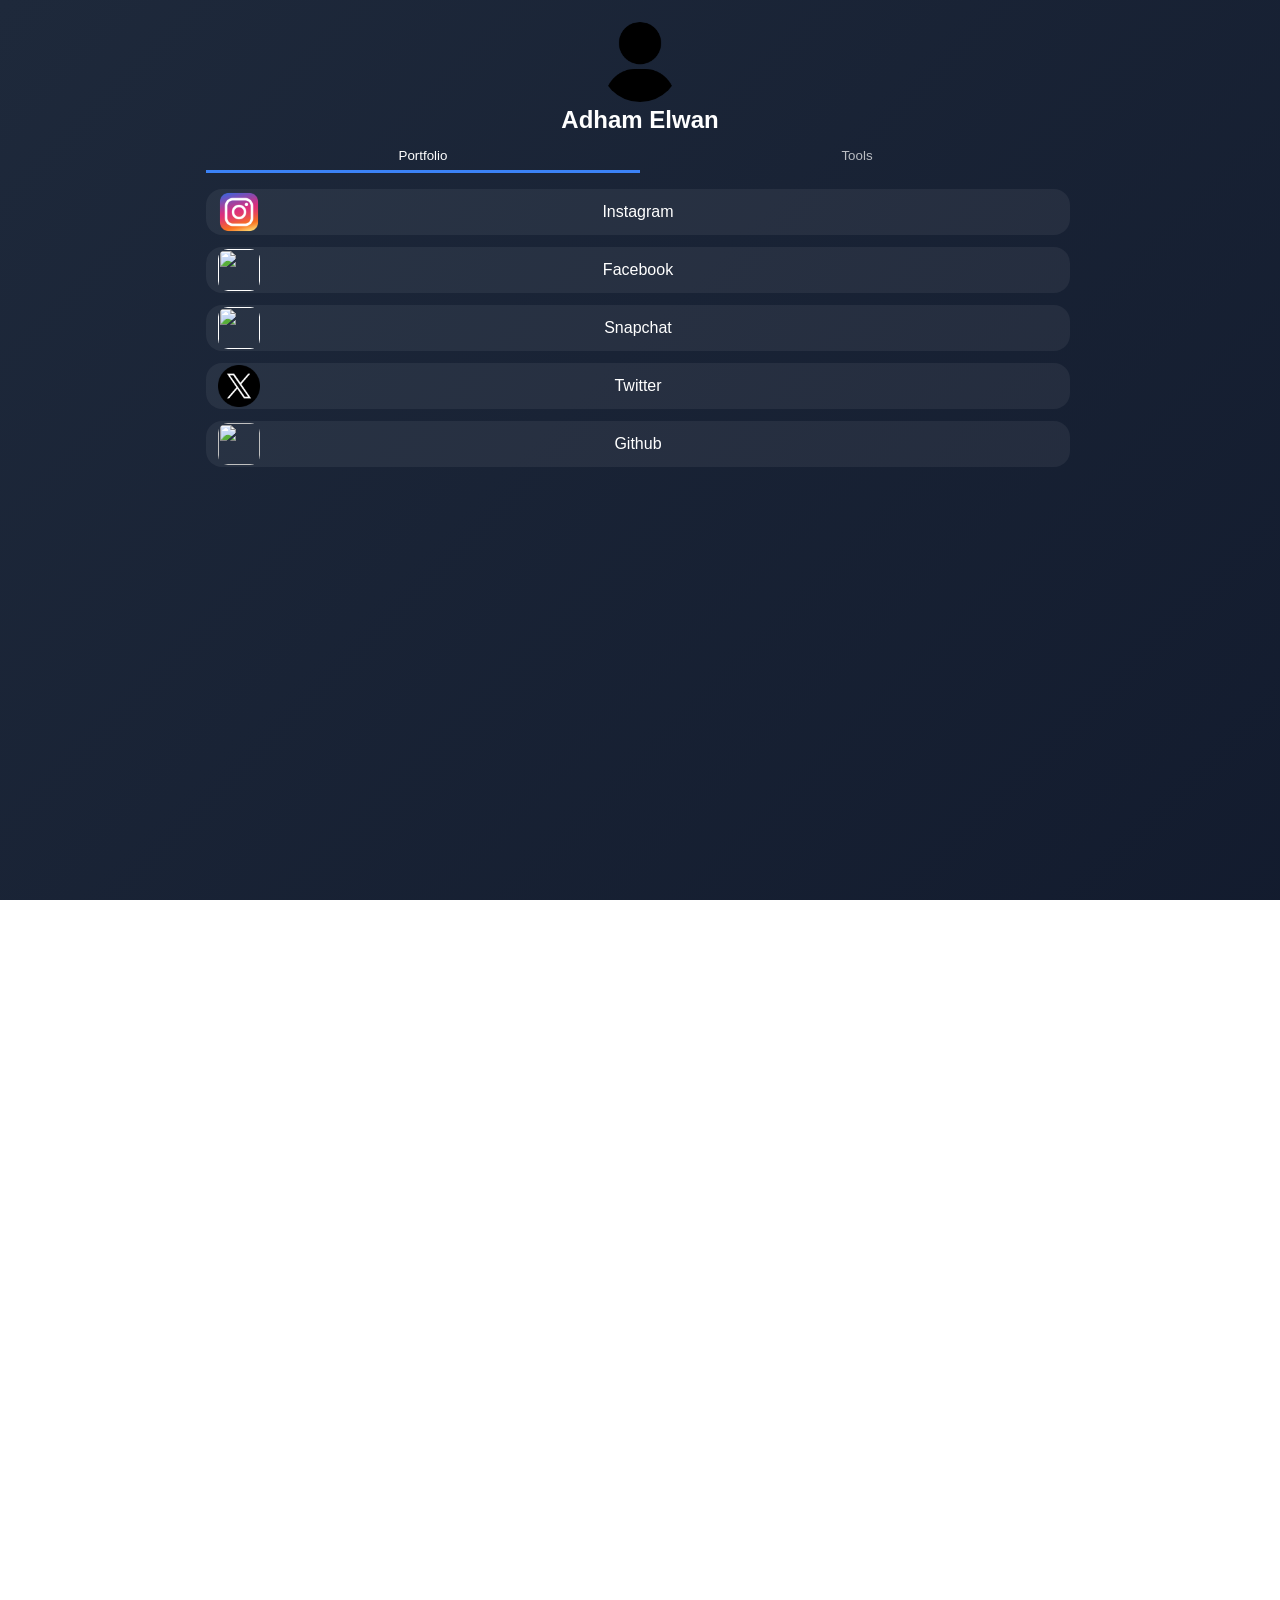
==== index.html @ b0f3e08c "Add files via upload" ====
<!DOCTYPE html>
<html lang="en">
<head>
<meta charset="UTF-8">
<meta name="viewport" content="width=device-width, initial-scale=1.0, viewport-fit=cover">
<title>Portfolio</title>
<link rel="stylesheet" href="style.css">
</head>
<body>

<div class="app">

  <div class="container">

    <div class="top-area">
      <div class="header" id="header">
        <h2 id="nameTop"></h2>
        <img id="avatarTop" class="avatar-small">
      </div>

      <div class="profile" id="profile">
        <img id="avatar" class="avatar">
        <h2 id="name">Adham Elwan </h2>
      </div>
    </div>

    <div class="tabs">
      <button class="tab active" onclick="showTab('portfolio', this)">Portfolio</button>
      <button class="tab" onclick="showTab('tools', this)">Tools</button>
      <div class="tab-indicator" id="indicator"></div>
    </div>

    <div class="content-wrapper">

      <div id="portfolio" class="tab-content active scroll-area"></div>

      <div id="tools" class="tab-content scroll-area">
        <div class="search-wrap">
          <input type="text" id="search" placeholder="Search tools..." oninput="searchTools()">
        </div>
        <div id="toolsList"></div>
      </div>

    </div>

  </div>
</div>

<script src="script.js"></script>
</body>
</html>
---- style.css ----
*{
  margin:0;
  padding:0;
  box-sizing:border-box;
  font-family:Arial;
}

html,body{
  height:100%;
  overflow:hidden; /* PAGE DOES NOT SCROLL */
}



/* APP */
.app{
  height:100dvh;
  padding-top:env(safe-area-inset-top);
  padding-bottom:env(safe-area-inset-bottom);
  background:linear-gradient(-45deg,#0b1220,#111827,#0f172a,#1e293b);
  background-size:400% 400%;
  animation:gradientMove 6s ease infinite;
  color:white;
}

@keyframes gradientMove{
  0%{background-position:0% 50%;}
  50%{background-position:100% 50%;}
  100%{background-position:0% 50%;}
}

.container{
  height:100%;
  max-width:900px;
  margin:auto;
  padding:22px 16px 12px 16px;
  display:flex;
  flex-direction:column;
}

/* ===== TOP AREA ===== */
.top-area{
  position:relative;
  height:110px;
}

/* PROFILE */
.profile{
  position:absolute;
  width:100%;
  text-align:center;
  transition:.5s ease;
}

.profile.hide{
  opacity:0;
  transform:translateY(-25px);
}

/* HEADER */
.header{
  position:absolute;
  width:100%;
  display:flex;
  justify-content:space-between;
  align-items:center;
  opacity:0;
  transform:translateY(-25px);
  transition:.5s ease;
}

.header.show{
  opacity:1;
  transform:translateY(0);
}

/* AVATAR */
.avatar{
  width:80px;
  height:80px;
  border-radius:50%;
}

.avatar-small{
  width:36px;
  height:36px;
  border-radius:50%;
}

/* NAME FIX */
#name, #nameTop{
  color:white;
  font-weight:bold;
  z-index:10;
}

/* ===== TABS ===== */
.tabs{
  position:relative;
  display:grid;
  grid-template-columns:1fr 1fr;
  margin-top:6px;
}

.tab{
  padding:10px;
  border:none;
  background:none;
  color:rgba(255,255,255,0.7);
  cursor:pointer;
  transition:.2s;
}

.tab.active{
  color:white;
}

.tab:hover{
  color:#60a5fa;
  transform:translateY(-2px);
}

/* INDICATOR */
.tab-indicator{
  position:absolute;
  bottom:0;
  left:0;
  width:50%;
  height:3px;
  background:#3b82f6;
  transition:.3s;
}

/* ===== CONTENT ===== */
.content-wrapper{
  flex:1;
  padding-top: 1rem;
  position:relative;
}

/* SCROLL FIX */
.scroll-area{
  height:100%;
  padding-right:4px;
}

/* ANIMATION */
.tab-content{
  position:absolute;
  width:100%;
  opacity:0;
  transform:translateX(40px);
  pointer-events:none;
  transition:.3s ease;
}

.tab-content.active{
  opacity:1;
  transform:translateX(0);
  pointer-events:auto;
  position:relative;
}

/* ===== PORTFOLIO ===== */
#portfolio{
  display:flex;
  flex-direction:column;
  gap:12px;
}

/* FAST HOVER EFFECT */
.link-btn{
  width:100%;
  background:rgba(255,255,255,0.06);
  border-radius:16px;
  padding:14px;
  color:white;
  text-decoration:none;
  display:flex;
  align-items:center;
  justify-content:center;
  position:relative;
  transition:.12s ease;
}

.link-btn:hover{
  transform:scale(1.03);
  background:rgba(59,130,246,0.2);
}

.link-btn img{
  position:absolute;
  left:12px;
  width:42px;
  height:42px;
  border-radius:10px;
}

/* ===== TOOLS ===== */
#toolsList{
  display:grid;
  gap:12px;
}

.card{
  background:rgba(255,255,255,0.06);
  border-radius:16px;
  overflow:hidden;
  color:white;
  text-decoration:none;
  transition:.12s ease;
}

.card:hover{
  transform:scale(1.03);
  background:rgba(59,130,246,0.2);
}

.card img{
  width:100%;
  height:150px;
  object-fit:cover;
}

.card-content{
  padding:10px;
}

/* SEARCH */
.search-wrap{
  display:flex;
  justify-content:center;
  margin-bottom:10px;
}

#search{
  width:100%;
  max-width:500px;
  padding:10px;
  border-radius:10px;
  border:none;
  background:rgba(255,255,255,0.08);
  color:white;
}
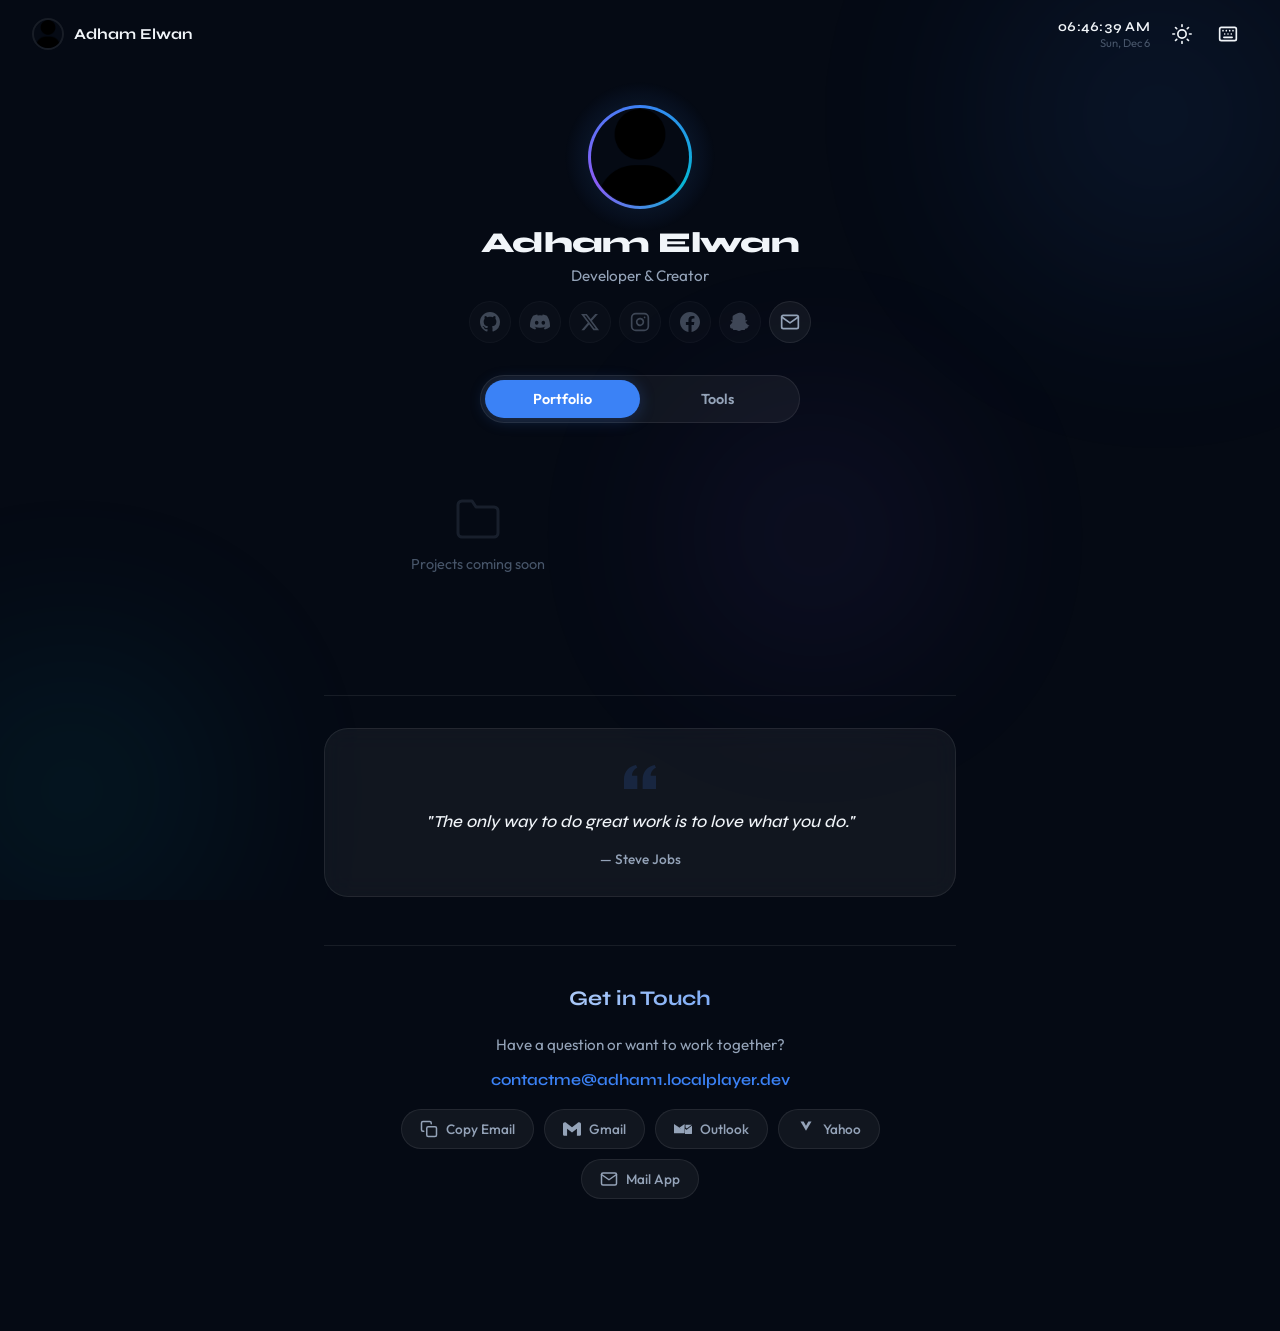
==== commit c4a7c848: "fixrs" ====
--- a/index.html
+++ b/index.html
@@ -1,51 +1,206 @@
 <!DOCTYPE html>
-<html lang="en">
+<html lang="en" data-theme="dark">
 <head>
 <meta charset="UTF-8">
 <meta name="viewport" content="width=device-width, initial-scale=1.0, viewport-fit=cover">
-<title>Portfolio</title>
+<meta name="description" content="Adham Elwan — Developer & Creator Portfolio">
+<title>Adham Elwan — Portfolio</title>
+<link rel="icon" href="data:image/svg+xml,<svg xmlns='http://www.w3.org/2000/svg' viewBox='0 0 100 100'><text y='.9em' font-size='90'>⚡</text></svg>">
+<link rel="preconnect" href="https://fonts.googleapis.com">
+<link rel="preconnect" href="https://fonts.gstatic.com" crossorigin>
+<link href="https://fonts.googleapis.com/css2?family=Outfit:wght@300;400;500;600;700&family=Syne:wght@400;500;600;700;800&display=swap" rel="stylesheet">
 <link rel="stylesheet" href="style.css">
 </head>
 <body>
 
-<div class="app">
-
-  <div class="container">
-
-    <div class="top-area">
-      <div class="header" id="header">
-        <h2 id="nameTop"></h2>
-        <img id="avatarTop" class="avatar-small">
-      </div>
-
-      <div class="profile" id="profile">
-        <img id="avatar" class="avatar">
-        <h2 id="name">Adham Elwan </h2>
-      </div>
-    </div>
-
-    <div class="tabs">
-      <button class="tab active" onclick="showTab('portfolio', this)">Portfolio</button>
-      <button class="tab" onclick="showTab('tools', this)">Tools</button>
-      <div class="tab-indicator" id="indicator"></div>
-    </div>
-
-    <div class="content-wrapper">
-
-      <div id="portfolio" class="tab-content active scroll-area"></div>
-
-      <div id="tools" class="tab-content scroll-area">
-        <div class="search-wrap">
-          <input type="text" id="search" placeholder="Search tools..." oninput="searchTools()">
-        </div>
-        <div id="toolsList"></div>
-      </div>
-
-    </div>
-
+<!-- Loader -->
+<div class="loader" id="loader">
+  <div class="loader-inner">
+    <div class="loader-ring ring-1"></div>
+    <div class="loader-ring ring-2"></div>
+    <div class="loader-ring ring-3"></div>
+    <span class="loader-text">AE</span>
   </div>
 </div>
 
+<!-- Scroll Progress -->
+<div class="scroll-progress" id="scrollProgress"></div>
+
+<!-- Background Atmosphere -->
+<div class="atmosphere" aria-hidden="true">
+  <div class="orb orb-1"></div>
+  <div class="orb orb-2"></div>
+  <div class="orb orb-3"></div>
+</div>
+
+<!-- App -->
+<div class="app" id="app">
+
+  <!-- Navbar -->
+  <nav class="navbar" id="navbar">
+    <div class="navbar-brand">
+      <img class="navbar-avatar" id="navAvatar" alt="">
+      <span class="navbar-name" id="navName"></span>
+    </div>
+    <div class="navbar-end">
+      <div class="clock" id="clock">
+        <time class="clock-time" id="clockTime"></time>
+        <span class="clock-date" id="clockDate"></span>
+      </div>
+      <button class="btn-icon theme-btn" id="themeBtn" aria-label="Toggle theme" title="Toggle theme (T)">
+        <svg class="icon-sun" width="20" height="20" viewBox="0 0 24 24" fill="none" stroke="currentColor" stroke-width="2" stroke-linecap="round" stroke-linejoin="round">
+          <circle cx="12" cy="12" r="5"/><path d="M12 1v2M12 21v2M4.22 4.22l1.42 1.42M18.36 18.36l1.42 1.42M1 12h2M21 12h2M4.22 19.78l1.42-1.42M18.36 5.64l1.42-1.42"/>
+        </svg>
+        <svg class="icon-moon" width="20" height="20" viewBox="0 0 24 24" fill="none" stroke="currentColor" stroke-width="2" stroke-linecap="round" stroke-linejoin="round">
+          <path d="M21 12.79A9 9 0 1 1 11.21 3 7 7 0 0 0 21 12.79z"/>
+        </svg>
+      </button>
+      <button class="btn-icon" id="shortcutsBtn" aria-label="Keyboard shortcuts" title="Shortcuts (?)">
+        <svg width="20" height="20" viewBox="0 0 24 24" fill="none" stroke="currentColor" stroke-width="2" stroke-linecap="round" stroke-linejoin="round">
+          <rect x="2" y="4" width="20" height="16" rx="2"/><path d="M6 8h.01M10 8h.01M14 8h.01M18 8h.01M8 12h.01M12 12h.01M16 12h.01M7 16h10"/>
+        </svg>
+      </button>
+    </div>
+  </nav>
+
+  <!-- Main -->
+  <main class="main">
+
+    <!-- Hero -->
+    <section class="hero" id="hero">
+      <div class="hero-avatar-wrap">
+        <div class="avatar-glow"></div>
+        <div class="avatar-ring"></div>
+        <img class="hero-avatar" id="heroAvatar" alt="Profile photo">
+      </div>
+      <h1 class="hero-name" id="heroName"></h1>
+      <p class="hero-tagline">Developer &amp; Creator</p>
+      <div class="socials-row" id="socialsRow"></div>
+    </section>
+
+    <!-- Tabs -->
+    <div class="tabs-wrapper">
+      <div class="tabs" role="tablist">
+        <button class="tab active" role="tab" aria-selected="true" data-tab="portfolio">Portfolio</button>
+        <button class="tab" role="tab" aria-selected="false" data-tab="tools">Tools</button>
+        <div class="tab-slider" id="tabSlider"></div>
+      </div>
+    </div>
+
+    <!-- Content -->
+    <div class="content">
+
+      <!-- Portfolio Panel -->
+      <section class="panel active" id="portfolio" role="tabpanel">
+        <div class="portfolio-list" id="portfolioList"></div>
+      </section>
+
+      <!-- Tools Panel -->
+      <section class="panel" id="tools" role="tabpanel">
+        <div class="search-wrap">
+          <div class="search-bar" id="searchBar">
+            <svg class="search-icon" width="18" height="18" viewBox="0 0 24 24" fill="none" stroke="currentColor" stroke-width="2" stroke-linecap="round" stroke-linejoin="round">
+              <circle cx="11" cy="11" r="8"/><path d="M21 21l-4.35-4.35"/>
+            </svg>
+            <input class="search-input" id="searchInput" type="text" placeholder="Search tools..." autocomplete="off" spellcheck="false">
+            <button class="search-clear hidden" id="searchClear" aria-label="Clear search">
+              <svg width="16" height="16" viewBox="0 0 24 24" fill="none" stroke="currentColor" stroke-width="2" stroke-linecap="round" stroke-linejoin="round">
+                <path d="M18 6L6 18M6 6l12 12"/>
+              </svg>
+            </button>
+          </div>
+          <span class="search-hint">Press <kbd>S</kbd> to search</span>
+        </div>
+        <div class="tools-grid" id="toolsGrid"></div>
+        <div class="empty-state hidden" id="emptyState">
+          <svg width="48" height="48" viewBox="0 0 24 24" fill="none" stroke="currentColor" stroke-width="1.5" stroke-linecap="round" stroke-linejoin="round" opacity="0.4">
+            <circle cx="11" cy="11" r="8"/><path d="M21 21l-4.35-4.35M8 11h6"/>
+          </svg>
+          <p>No tools found</p>
+        </div>
+      </section>
+
+    </div>
+
+    <!-- Quotes Section -->
+    <section class="quotes-section" id="quotesSection">
+      <div class="quote-card">
+        <svg class="quote-icon" width="32" height="32" viewBox="0 0 24 24" fill="currentColor" opacity="0.15">
+          <path d="M14.017 21v-7.391c0-5.704 3.731-9.57 8.983-10.609l.995 2.151c-2.432.917-3.995 3.638-3.995 5.849h4v10H14.017zm-14.017 0v-7.391c0-5.704 3.731-9.57 8.983-10.609l.995 2.151c-2.432.917-3.995 3.638-3.995 5.849h4v10H0z"/>
+        </svg>
+        <p class="quote-text" id="quoteText"></p>
+        <span class="quote-author" id="quoteAuthor"></span>
+      </div>
+    </section>
+
+    <!-- Contact Section -->
+    <section class="contact-section" id="contactSection">
+      <h2 class="section-title">Get in Touch</h2>
+      <p class="contact-text">Have a question or want to work together?</p>
+      <div class="contact-email-display" id="contactEmailDisplay"></div>
+      <div class="contact-actions">
+        <button class="contact-copy-btn" id="contactCopyBtn" title="Copy email address">
+          <svg width="18" height="18" viewBox="0 0 24 24" fill="none" stroke="currentColor" stroke-width="2" stroke-linecap="round" stroke-linejoin="round">
+            <rect x="9" y="9" width="13" height="13" rx="2" ry="2"/><path d="M5 15H4a2 2 0 01-2-2V4a2 2 0 012-2h9a2 2 0 012 2v1"/>
+          </svg>
+          <span>Copy Email</span>
+        </button>
+        <a class="contact-provider-btn" id="contactGmail" title="Open in Gmail">
+          <svg width="18" height="18" viewBox="0 0 24 24" fill="currentColor"><path d="M24 5.457v13.909c0 .904-.732 1.636-1.636 1.636h-3.819V11.73L12 16.64l-6.545-4.91v9.273H1.636A1.636 1.636 0 010 19.366V5.457c0-2.023 2.309-3.178 3.927-1.964L5.455 4.64 12 9.548l6.545-4.91 1.528-1.145C21.69 2.28 24 3.434 24 5.457z"/></svg>
+          <span>Gmail</span>
+        </a>
+        <a class="contact-provider-btn" id="contactOutlook" title="Open in Outlook">
+          <svg width="18" height="18" viewBox="0 0 24 24" fill="currentColor"><path d="M24 7.387v10.478c0 .23-.08.424-.238.576-.158.154-.352.23-.58.23h-8.547v-6.959l1.6 1.229c.101.063.222.094.362.094.139 0 .26-.031.363-.094l6.822-5.236c.079-.054.173-.081.28-.081.213 0 .32.12.32.363v-.6zm-.238-1.186c-.074.06-.818.637-2.236 1.73l-4.348 3.349-1.813-1.391V6.201h8.159c.228 0 .422.076.58.23.158.154.238.347.238.57v-.6l-.58.6zm-9.637-1v12.6H0V5.2l7.063 5.063L14.125 5.2zm-5.5 5.865L1.16 6.086l7.465 5.284 7.466-5.284-7.466 6.046z"/></svg>
+          <span>Outlook</span>
+        </a>
+        <a class="contact-provider-btn" id="contactYahoo" title="Open in Yahoo Mail">
+          <svg width="18" height="18" viewBox="0 0 24 24" fill="currentColor"><path d="M12 14.31l7.36-12.31h-4.2l-3.16 5.52L8.84 2H4.64l7.36 12.31v7.69h0V14.31z"/></svg>
+          <span>Yahoo</span>
+        </a>
+        <a class="contact-provider-btn" id="contactMailto" title="Default mail app">
+          <svg width="18" height="18" viewBox="0 0 24 24" fill="none" stroke="currentColor" stroke-width="2" stroke-linecap="round" stroke-linejoin="round">
+            <path d="M4 4h16c1.1 0 2 .9 2 2v12c0 1.1-.9 2-2 2H4c-1.1 0-2-.9-2-2V6c0-1.1.9-2 2-2z"/><polyline points="22,6 12,13 2,6"/>
+          </svg>
+          <span>Mail App</span>
+        </a>
+      </div>
+      <span class="contact-copied hidden" id="contactCopied">Copied!</span>
+    </section>
+
+  </main>
+
+  <!-- Back to Top -->
+  <button class="back-to-top" id="backToTop" aria-label="Back to top">
+    <svg width="20" height="20" viewBox="0 0 24 24" fill="none" stroke="currentColor" stroke-width="2" stroke-linecap="round" stroke-linejoin="round">
+      <path d="M12 19V5M5 12l7-7 7 7"/>
+    </svg>
+  </button>
+
+  <!-- Shortcuts Modal -->
+  <div class="modal-overlay hidden" id="shortcutsModal">
+    <div class="modal">
+      <div class="modal-header">
+        <h2>Keyboard Shortcuts</h2>
+        <button class="btn-icon modal-close" id="modalClose" aria-label="Close">
+          <svg width="20" height="20" viewBox="0 0 24 24" fill="none" stroke="currentColor" stroke-width="2" stroke-linecap="round" stroke-linejoin="round">
+            <path d="M18 6L6 18M6 6l12 12"/>
+          </svg>
+        </button>
+      </div>
+      <div class="modal-body">
+        <div class="shortcut-row"><kbd>S</kbd><span>Focus search</span></div>
+        <div class="shortcut-row"><kbd>T</kbd><span>Toggle theme</span></div>
+        <div class="shortcut-row"><kbd>1</kbd><span>Portfolio tab</span></div>
+        <div class="shortcut-row"><kbd>2</kbd><span>Tools tab</span></div>
+        <div class="shortcut-row"><kbd>?</kbd><span>Show shortcuts</span></div>
+        <div class="shortcut-row"><kbd>Esc</kbd><span>Close / Unfocus</span></div>
+      </div>
+    </div>
+  </div>
+
+</div>
+
 <script src="script.js"></script>
+<script src="tracking.js"></script>
 </body>
-</html>+</html>
--- a/style.css
+++ b/style.css
@@ -1,244 +1,1198 @@
-*{
-  margin:0;
-  padding:0;
-  box-sizing:border-box;
-  font-family:Arial;
-}
-
-html,body{
-  height:100%;
-  overflow:hidden; /* PAGE DOES NOT SCROLL */
-}
-
-
-
-/* APP */
-.app{
-  height:100dvh;
-  padding-top:env(safe-area-inset-top);
-  padding-bottom:env(safe-area-inset-bottom);
-  background:linear-gradient(-45deg,#0b1220,#111827,#0f172a,#1e293b);
-  background-size:400% 400%;
-  animation:gradientMove 6s ease infinite;
-  color:white;
-}
-
-@keyframes gradientMove{
-  0%{background-position:0% 50%;}
-  50%{background-position:100% 50%;}
-  100%{background-position:0% 50%;}
-}
-
-.container{
-  height:100%;
-  max-width:900px;
-  margin:auto;
-  padding:22px 16px 12px 16px;
-  display:flex;
-  flex-direction:column;
-}
-
-/* ===== TOP AREA ===== */
-.top-area{
-  position:relative;
-  height:110px;
-}
-
-/* PROFILE */
-.profile{
-  position:absolute;
-  width:100%;
-  text-align:center;
-  transition:.5s ease;
-}
-
-.profile.hide{
-  opacity:0;
-  transform:translateY(-25px);
-}
-
-/* HEADER */
-.header{
-  position:absolute;
-  width:100%;
-  display:flex;
-  justify-content:space-between;
-  align-items:center;
-  opacity:0;
-  transform:translateY(-25px);
-  transition:.5s ease;
-}
-
-.header.show{
-  opacity:1;
-  transform:translateY(0);
-}
-
-/* AVATAR */
-.avatar{
-  width:80px;
-  height:80px;
-  border-radius:50%;
-}
-
-.avatar-small{
-  width:36px;
-  height:36px;
-  border-radius:50%;
-}
-
-/* NAME FIX */
-#name, #nameTop{
-  color:white;
-  font-weight:bold;
-  z-index:10;
-}
-
-/* ===== TABS ===== */
-.tabs{
-  position:relative;
-  display:grid;
-  grid-template-columns:1fr 1fr;
-  margin-top:6px;
-}
-
-.tab{
-  padding:10px;
-  border:none;
-  background:none;
-  color:rgba(255,255,255,0.7);
-  cursor:pointer;
-  transition:.2s;
-}
-
-.tab.active{
-  color:white;
-}
-
-.tab:hover{
-  color:#60a5fa;
-  transform:translateY(-2px);
-}
-
-/* INDICATOR */
-.tab-indicator{
-  position:absolute;
-  bottom:0;
-  left:0;
-  width:50%;
-  height:3px;
-  background:#3b82f6;
-  transition:.3s;
-}
-
-/* ===== CONTENT ===== */
-.content-wrapper{
-  flex:1;
-  padding-top: 1rem;
-  position:relative;
-}
-
-/* SCROLL FIX */
-.scroll-area{
-  height:100%;
-  padding-right:4px;
-}
-
-/* ANIMATION */
-.tab-content{
-  position:absolute;
-  width:100%;
-  opacity:0;
-  transform:translateX(40px);
-  pointer-events:none;
-  transition:.3s ease;
-}
-
-.tab-content.active{
-  opacity:1;
-  transform:translateX(0);
-  pointer-events:auto;
-  position:relative;
-}
-
-/* ===== PORTFOLIO ===== */
-#portfolio{
-  display:flex;
-  flex-direction:column;
-  gap:12px;
-}
-
-/* FAST HOVER EFFECT */
-.link-btn{
-  width:100%;
-  background:rgba(255,255,255,0.06);
-  border-radius:16px;
-  padding:14px;
-  color:white;
-  text-decoration:none;
-  display:flex;
-  align-items:center;
-  justify-content:center;
-  position:relative;
-  transition:.12s ease;
-}
-
-.link-btn:hover{
-  transform:scale(1.03);
-  background:rgba(59,130,246,0.2);
-}
-
-.link-btn img{
-  position:absolute;
-  left:12px;
-  width:42px;
-  height:42px;
-  border-radius:10px;
-}
-
-/* ===== TOOLS ===== */
-#toolsList{
-  display:grid;
-  gap:12px;
-}
-
-.card{
-  background:rgba(255,255,255,0.06);
-  border-radius:16px;
-  overflow:hidden;
-  color:white;
-  text-decoration:none;
-  transition:.12s ease;
-}
-
-.card:hover{
-  transform:scale(1.03);
-  background:rgba(59,130,246,0.2);
-}
-
-.card img{
-  width:100%;
-  height:150px;
-  object-fit:cover;
-}
-
-.card-content{
-  padding:10px;
-}
-
-/* SEARCH */
-.search-wrap{
-  display:flex;
-  justify-content:center;
-  margin-bottom:10px;
-}
-
-#search{
-  width:100%;
-  max-width:500px;
-  padding:10px;
-  border-radius:10px;
-  border:none;
-  background:rgba(255,255,255,0.08);
-  color:white;
-}+/* =============================================================
+   ADHAM ELWAN — PORTFOLIO
+   Glassmorphism Dark · Electric Blue · Syne + Outfit
+   ============================================================= */
+
+/* ---- Variables ---- */
+:root {
+  --font-display: 'Syne', sans-serif;
+  --font-body: 'Outfit', sans-serif;
+  --max-w: 680px;
+  --nav-h: 64px;
+  --r-sm: 10px;
+  --r: 16px;
+  --r-lg: 24px;
+  --r-full: 9999px;
+  --blur: 24px;
+  --blur-sm: 12px;
+  --ease: cubic-bezier(0.16, 1, 0.3, 1);
+  --ease-bounce: cubic-bezier(0.34, 1.56, 0.64, 1);
+  --ease-spring: cubic-bezier(0.22, 1, 0.36, 1);
+}
+
+/* ---- Dark Theme ---- */
+:root, [data-theme="dark"] {
+  --bg: #050a14;
+  --bg-raised: #0a1628;
+  --surface: rgba(255,255,255,0.03);
+  --glass: rgba(255,255,255,0.05);
+  --glass-border: rgba(255,255,255,0.08);
+  --glass-hover: rgba(255,255,255,0.10);
+  --glass-active: rgba(255,255,255,0.14);
+  --accent: #3b82f6;
+  --accent-2: #60a5fa;
+  --accent-glow: rgba(59,130,246,0.25);
+  --text-1: #f1f5f9;
+  --text-2: #94a3b8;
+  --text-3: #475569;
+  --shadow-sm: 0 2px 8px rgba(0,0,0,0.3);
+  --shadow: 0 8px 32px rgba(0,0,0,0.4);
+  --shadow-lg: 0 20px 60px rgba(0,0,0,0.5);
+  --orb-opacity: 0.15;
+}
+
+/* ---- Light Theme ---- */
+[data-theme="light"] {
+  --bg: #f0f4f8;
+  --bg-raised: #e2e8f0;
+  --surface: rgba(255,255,255,0.5);
+  --glass: rgba(255,255,255,0.6);
+  --glass-border: rgba(0,0,0,0.06);
+  --glass-hover: rgba(255,255,255,0.8);
+  --glass-active: rgba(255,255,255,0.9);
+  --accent: #2563eb;
+  --accent-2: #3b82f6;
+  --accent-glow: rgba(37,99,235,0.15);
+  --text-1: #0f172a;
+  --text-2: #475569;
+  --text-3: #94a3b8;
+  --shadow-sm: 0 2px 8px rgba(0,0,0,0.05);
+  --shadow: 0 8px 32px rgba(0,0,0,0.08);
+  --shadow-lg: 0 20px 60px rgba(0,0,0,0.12);
+  --orb-opacity: 0.08;
+}
+
+/* Theme transition */
+html.theme-shift,
+html.theme-shift *,
+html.theme-shift *::before,
+html.theme-shift *::after {
+  transition: background-color 0.5s var(--ease),
+              color 0.3s var(--ease),
+              border-color 0.3s var(--ease),
+              box-shadow 0.3s var(--ease),
+              opacity 0.3s var(--ease) !important;
+}
+
+/* ---- Reset ---- */
+*, *::before, *::after { margin: 0; padding: 0; box-sizing: border-box; }
+
+html {
+  scroll-behavior: smooth;
+  -webkit-text-size-adjust: 100%;
+}
+
+body {
+  font-family: var(--font-body);
+  font-weight: 400;
+  color: var(--text-1);
+  background: var(--bg);
+  min-height: 100vh;
+  min-height: 100dvh;
+  overflow-x: hidden;
+  -webkit-font-smoothing: antialiased;
+  -moz-osx-font-smoothing: grayscale;
+}
+
+a { color: inherit; text-decoration: none; }
+button { font: inherit; color: inherit; cursor: pointer; border: none; background: none; }
+img { display: block; max-width: 100%; }
+input { font: inherit; color: inherit; border: none; background: none; outline: none; }
+
+::selection { background: var(--accent); color: #fff; }
+
+:focus-visible {
+  outline: 2px solid var(--accent);
+  outline-offset: 2px;
+}
+
+.hidden { display: none !important; }
+
+/* ============ LOADER ============ */
+.loader {
+  position: fixed;
+  inset: 0;
+  z-index: 10000;
+  display: flex;
+  align-items: center;
+  justify-content: center;
+  background: var(--bg);
+  transition: opacity 0.8s var(--ease), visibility 0.8s;
+}
+
+.loader.done {
+  opacity: 0;
+  visibility: hidden;
+  pointer-events: none;
+}
+
+.loader-inner {
+  position: relative;
+  display: flex;
+  align-items: center;
+  justify-content: center;
+  width: 160px;
+  height: 160px;
+}
+
+.loader-ring {
+  position: absolute;
+  border-radius: 50%;
+  border: 1.5px solid var(--accent);
+  opacity: 0.4;
+}
+
+.ring-1 { width: 80px; height: 80px; animation: loader-ring 2s ease-in-out infinite; }
+.ring-2 { width: 120px; height: 120px; animation: loader-ring 2s ease-in-out 0.3s infinite; }
+.ring-3 { width: 160px; height: 160px; animation: loader-ring 2s ease-in-out 0.6s infinite; }
+
+.loader-text {
+  font-family: var(--font-display);
+  font-size: 2rem;
+  font-weight: 800;
+  letter-spacing: 0.05em;
+  background: linear-gradient(135deg, var(--accent), #06b6d4);
+  -webkit-background-clip: text;
+  background-clip: text;
+  -webkit-text-fill-color: transparent;
+  animation: loader-pulse 2s ease-in-out infinite;
+}
+
+/* ============ ATMOSPHERE ============ */
+.atmosphere {
+  position: fixed;
+  inset: 0;
+  pointer-events: none;
+  z-index: 0;
+  overflow: hidden;
+}
+
+.orb {
+  position: absolute;
+  border-radius: 50%;
+  filter: blur(100px);
+  opacity: var(--orb-opacity);
+  will-change: transform;
+}
+
+.orb-1 {
+  width: 500px; height: 500px;
+  background: radial-gradient(circle, #3b82f6, transparent 70%);
+  top: -15%; right: -10%;
+  animation: orb-float 25s ease-in-out infinite;
+}
+
+.orb-2 {
+  width: 400px; height: 400px;
+  background: radial-gradient(circle, #06b6d4, transparent 70%);
+  bottom: -10%; left: -10%;
+  animation: orb-float 25s ease-in-out -8s infinite;
+}
+
+.orb-3 {
+  width: 350px; height: 350px;
+  background: radial-gradient(circle, #8b5cf6, transparent 70%);
+  top: 40%; left: 50%;
+  animation: orb-float 25s ease-in-out -16s infinite;
+}
+
+/* ============ SCROLL PROGRESS ============ */
+.scroll-progress {
+  position: fixed;
+  top: 0;
+  left: 0;
+  height: 3px;
+  background: linear-gradient(90deg, var(--accent), #06b6d4);
+  z-index: 10001;
+  width: 0;
+  transition: width 0.15s linear;
+}
+
+/* ============ APP ============ */
+.app {
+  position: relative;
+  z-index: 1;
+  min-height: 100vh;
+  min-height: 100dvh;
+  padding-top: env(safe-area-inset-top);
+  padding-bottom: env(safe-area-inset-bottom);
+}
+
+/* ============ NAVBAR ============ */
+.navbar {
+  position: sticky;
+  top: 0;
+  z-index: 100;
+  display: flex;
+  align-items: center;
+  justify-content: space-between;
+  padding: 12px 20px;
+  transition: background 0.3s var(--ease),
+              box-shadow 0.3s var(--ease),
+              border-color 0.3s var(--ease);
+  border-bottom: 1px solid transparent;
+}
+
+.navbar.scrolled {
+  background: var(--glass);
+  backdrop-filter: blur(var(--blur));
+  -webkit-backdrop-filter: blur(var(--blur));
+  border-bottom-color: var(--glass-border);
+  box-shadow: var(--shadow-sm);
+}
+
+.navbar-brand {
+  display: flex;
+  align-items: center;
+  gap: 10px;
+  opacity: 0;
+  transform: translateX(-10px);
+  transition: opacity 0.3s var(--ease), transform 0.3s var(--ease);
+}
+
+.navbar.scrolled .navbar-brand {
+  opacity: 1;
+  transform: translateX(0);
+}
+
+.navbar-avatar {
+  width: 32px;
+  height: 32px;
+  border-radius: 50%;
+  border: 2px solid var(--glass-border);
+}
+
+.navbar-name {
+  font-family: var(--font-display);
+  font-weight: 700;
+  font-size: 0.95rem;
+}
+
+.navbar-end {
+  display: flex;
+  align-items: center;
+  gap: 6px;
+}
+
+/* Clock */
+.clock {
+  display: flex;
+  flex-direction: column;
+  align-items: flex-end;
+  margin-right: 6px;
+  line-height: 1.3;
+}
+
+.clock-time {
+  font-family: var(--font-display);
+  font-weight: 600;
+  font-size: 0.85rem;
+  font-variant-numeric: tabular-nums;
+  letter-spacing: 0.02em;
+}
+
+.clock-date {
+  font-size: 0.7rem;
+  color: var(--text-3);
+}
+
+/* Icon Buttons */
+.btn-icon {
+  position: relative;
+  width: 40px;
+  height: 40px;
+  border-radius: var(--r-sm);
+  display: flex;
+  align-items: center;
+  justify-content: center;
+  transition: background 0.2s, transform 0.2s;
+  overflow: hidden;
+}
+
+.btn-icon:hover {
+  background: var(--glass-hover);
+  transform: scale(1.08);
+}
+
+.btn-icon:active {
+  transform: scale(0.92);
+}
+
+/* Theme Toggle Icons */
+.theme-btn .icon-sun,
+.theme-btn .icon-moon {
+  position: absolute;
+  transition: opacity 0.35s, transform 0.45s var(--ease);
+}
+
+[data-theme="dark"] .icon-sun  { opacity: 1; transform: rotate(0deg) scale(1); }
+[data-theme="dark"] .icon-moon { opacity: 0; transform: rotate(90deg) scale(0); }
+[data-theme="light"] .icon-sun { opacity: 0; transform: rotate(-90deg) scale(0); }
+[data-theme="light"] .icon-moon { opacity: 1; transform: rotate(0deg) scale(1); }
+
+/* ============ MAIN ============ */
+.main {
+  max-width: var(--max-w);
+  margin: 0 auto;
+  padding: 0 20px 60px;
+}
+
+/* ============ HERO ============ */
+.hero {
+  display: flex;
+  flex-direction: column;
+  align-items: center;
+  text-align: center;
+  padding: 40px 0 32px;
+}
+
+.hero-avatar-wrap {
+  position: relative;
+  margin-bottom: 20px;
+}
+
+body.loaded .hero-avatar-wrap { animation: hero-pop 0.9s var(--ease-spring) 0.15s both; }
+body.loaded .hero-name         { animation: hero-text 0.8s var(--ease-spring) 0.35s both; }
+body.loaded .hero-tagline      { animation: hero-text 0.8s var(--ease-spring) 0.5s both; }
+body.loaded .socials-row       { animation: hero-text 0.8s var(--ease-spring) 0.55s both; }
+body.loaded .tabs-wrapper      { animation: hero-text 0.8s var(--ease-spring) 0.6s both; }
+
+.hero-avatar {
+  width: 96px;
+  height: 96px;
+  border-radius: 50%;
+  position: relative;
+  z-index: 2;
+}
+
+.avatar-ring {
+  position: absolute;
+  inset: -4px;
+  border-radius: 50%;
+  background: conic-gradient(from 0deg, var(--accent), #06b6d4, #8b5cf6, var(--accent));
+  z-index: 1;
+  animation: ring-spin 6s linear infinite;
+}
+
+.avatar-ring::after {
+  content: '';
+  position: absolute;
+  inset: 3px;
+  border-radius: 50%;
+  background: var(--bg);
+}
+
+.avatar-glow {
+  position: absolute;
+  inset: -28px;
+  border-radius: 50%;
+  background: radial-gradient(circle, var(--accent-glow), transparent 70%);
+  z-index: 0;
+  animation: glow-breathe 4s ease-in-out infinite;
+}
+
+.hero-name {
+  font-family: var(--font-display);
+  font-weight: 800;
+  font-size: 1.8rem;
+  letter-spacing: -0.02em;
+  margin-bottom: 6px;
+}
+
+.hero-tagline {
+  font-size: 0.95rem;
+  color: var(--text-2);
+  font-weight: 400;
+}
+
+/* ============ TABS ============ */
+.tabs-wrapper {
+  display: flex;
+  justify-content: center;
+  margin-bottom: 24px;
+}
+
+.tabs {
+  position: relative;
+  display: grid;
+  grid-template-columns: 1fr 1fr;
+  background: var(--glass);
+  backdrop-filter: blur(var(--blur));
+  -webkit-backdrop-filter: blur(var(--blur));
+  border: 1px solid var(--glass-border);
+  border-radius: var(--r-full);
+  padding: 4px;
+  width: 100%;
+  max-width: 320px;
+}
+
+.tab {
+  position: relative;
+  z-index: 1;
+  padding: 10px 24px;
+  font-family: var(--font-body);
+  font-weight: 600;
+  font-size: 0.9rem;
+  color: var(--text-2);
+  border-radius: var(--r-full);
+  transition: color 0.3s var(--ease);
+  overflow: hidden;
+}
+
+.tab.active { color: #fff; }
+.tab:hover:not(.active) { color: var(--text-1); }
+
+.tab-slider {
+  position: absolute;
+  top: 4px;
+  bottom: 4px;
+  left: 4px;
+  width: calc(50% - 4px);
+  background: var(--accent);
+  border-radius: var(--r-full);
+  transition: left 0.35s var(--ease);
+  box-shadow: 0 2px 16px var(--accent-glow);
+}
+
+/* ============ CONTENT ============ */
+.content {
+  position: relative;
+  min-height: 200px;
+}
+
+/* ============ PANELS ============ */
+.panel { display: none; }
+
+.panel.active {
+  display: block;
+  animation: panel-reveal 0.45s var(--ease) both;
+}
+
+/* ============ PORTFOLIO / PROJECT CARDS ============ */
+.portfolio-list {
+  display: grid;
+  gap: 16px;
+}
+
+.portfolio-empty {
+  display: flex;
+  flex-direction: column;
+  align-items: center;
+  gap: 12px;
+  padding: 48px 20px;
+  color: var(--text-3);
+  font-size: 0.9rem;
+}
+
+.project-card {
+  position: relative;
+  display: flex;
+  flex-direction: column;
+  background: var(--glass);
+  backdrop-filter: blur(var(--blur-sm));
+  -webkit-backdrop-filter: blur(var(--blur-sm));
+  border: 1px solid var(--glass-border);
+  border-radius: var(--r);
+  overflow: hidden;
+  transition: transform 0.3s var(--ease),
+              background 0.3s var(--ease),
+              border-color 0.3s var(--ease),
+              box-shadow 0.3s var(--ease);
+  will-change: transform;
+}
+
+body.loaded .project-card { animation: card-up 0.6s var(--ease) both; }
+
+.project-card:hover {
+  transform: translateY(-4px) scale(1.02);
+  background: var(--glass-hover);
+  border-color: rgba(59,130,246,0.3);
+  box-shadow: 0 12px 40px var(--accent-glow), var(--shadow-lg);
+}
+
+.project-card:active {
+  transform: translateY(-2px) scale(1.01);
+}
+
+.project-card.no-link { opacity: 0.55; }
+.project-card.no-link:hover {
+  transform: none;
+  border-color: var(--glass-border);
+  box-shadow: none;
+}
+
+.project-card-image {
+  width: 100%;
+  height: 160px;
+  overflow: hidden;
+}
+
+.project-card-image img {
+  width: 100%;
+  height: 100%;
+  object-fit: cover;
+  transition: transform 0.4s var(--ease);
+}
+
+.project-card:hover .project-card-image img {
+  transform: scale(1.06);
+}
+
+.project-card-body {
+  padding: 16px;
+}
+
+.project-card-title {
+  font-family: var(--font-display);
+  font-weight: 700;
+  font-size: 1rem;
+  margin-bottom: 4px;
+}
+
+.project-card-desc {
+  font-size: 0.85rem;
+  color: var(--text-2);
+  line-height: 1.5;
+  display: -webkit-box;
+  -webkit-line-clamp: 2;
+  -webkit-box-orient: vertical;
+  overflow: hidden;
+}
+
+/* ============ TOOL CARDS ============ */
+.tools-grid {
+  display: grid;
+  gap: 16px;
+}
+
+.tool-card {
+  position: relative;
+  display: flex;
+  flex-direction: column;
+  background: var(--glass);
+  backdrop-filter: blur(var(--blur-sm));
+  -webkit-backdrop-filter: blur(var(--blur-sm));
+  border: 1px solid var(--glass-border);
+  border-radius: var(--r);
+  overflow: hidden;
+  transition: transform 0.3s var(--ease),
+              background 0.3s var(--ease),
+              border-color 0.3s var(--ease),
+              box-shadow 0.3s var(--ease);
+  will-change: transform;
+}
+
+body.loaded .tool-card { animation: card-up 0.6s var(--ease) both; }
+
+.tool-card:hover {
+  transform: translateY(-4px) scale(1.03);
+  background: var(--glass-hover);
+  border-color: rgba(59,130,246,0.3);
+  box-shadow: 0 12px 40px var(--accent-glow), var(--shadow-lg);
+}
+
+.tool-card:active {
+  transform: translateY(-2px) scale(1.01);
+}
+
+.tool-card-image {
+  width: 100%;
+  height: 170px;
+  overflow: hidden;
+}
+
+.tool-card-image img {
+  width: 100%;
+  height: 100%;
+  object-fit: cover;
+}
+
+.tool-card-body {
+  padding: 16px;
+  flex: 1;
+}
+
+.tool-card-title {
+  font-family: var(--font-display);
+  font-weight: 700;
+  font-size: 1.05rem;
+  margin-bottom: 6px;
+}
+
+.tool-card-desc {
+  font-size: 0.85rem;
+  color: var(--text-2);
+  line-height: 1.55;
+  display: -webkit-box;
+  -webkit-line-clamp: 3;
+  -webkit-box-orient: vertical;
+  overflow: hidden;
+}
+
+.tool-card-footer {
+  padding: 12px 16px;
+  border-top: 1px solid var(--glass-border);
+}
+
+.tool-card-link {
+  display: inline-flex;
+  align-items: center;
+  gap: 6px;
+  font-size: 0.85rem;
+  font-weight: 500;
+  color: var(--accent);
+  transition: gap 0.25s var(--ease);
+}
+
+.tool-card:hover .tool-card-link { gap: 10px; }
+
+/* ============ SEARCH ============ */
+.search-wrap {
+  margin-bottom: 20px;
+  display: flex;
+  flex-direction: column;
+  align-items: center;
+  gap: 8px;
+}
+
+.search-bar {
+  position: relative;
+  display: flex;
+  align-items: center;
+  width: 100%;
+  max-width: 400px;
+  background: var(--glass);
+  backdrop-filter: blur(var(--blur-sm));
+  -webkit-backdrop-filter: blur(var(--blur-sm));
+  border: 1px solid var(--glass-border);
+  border-radius: var(--r-full);
+  padding: 10px 16px;
+  transition: border-color 0.3s var(--ease),
+              box-shadow 0.3s var(--ease),
+              background 0.3s var(--ease);
+}
+
+.search-bar.focused {
+  border-color: var(--accent);
+  box-shadow: 0 0 0 3px var(--accent-glow);
+  background: var(--glass-hover);
+}
+
+.search-icon {
+  color: var(--text-3);
+  flex-shrink: 0;
+  margin-right: 10px;
+  transition: color 0.3s;
+}
+
+.search-bar.focused .search-icon { color: var(--accent); }
+
+.search-input {
+  flex: 1;
+  font-size: 0.9rem;
+  min-width: 0;
+}
+
+.search-input::placeholder { color: var(--text-3); }
+
+.search-clear {
+  display: flex;
+  align-items: center;
+  justify-content: center;
+  width: 24px;
+  height: 24px;
+  border-radius: 50%;
+  color: var(--text-3);
+  transition: background 0.2s, color 0.2s;
+}
+
+.search-clear:hover {
+  background: var(--glass-active);
+  color: var(--text-1);
+}
+
+.search-hint {
+  font-size: 0.75rem;
+  color: var(--text-3);
+}
+
+.search-hint kbd {
+  display: inline-flex;
+  align-items: center;
+  justify-content: center;
+  min-width: 22px;
+  height: 20px;
+  padding: 0 6px;
+  font-family: var(--font-body);
+  font-size: 0.7rem;
+  background: var(--glass);
+  border: 1px solid var(--glass-border);
+  border-radius: 4px;
+  margin-left: 2px;
+}
+
+/* ============ EMPTY STATE ============ */
+.empty-state {
+  display: flex;
+  flex-direction: column;
+  align-items: center;
+  gap: 12px;
+  padding: 48px 20px;
+  color: var(--text-3);
+  font-size: 0.9rem;
+}
+
+/* ============ BACK TO TOP ============ */
+.back-to-top {
+  position: fixed;
+  bottom: 24px;
+  left: 24px;
+  width: 44px;
+  height: 44px;
+  border-radius: 50%;
+  background: var(--glass);
+  backdrop-filter: blur(var(--blur));
+  -webkit-backdrop-filter: blur(var(--blur));
+  border: 1px solid var(--glass-border);
+  display: flex;
+  align-items: center;
+  justify-content: center;
+  z-index: 90;
+  opacity: 0;
+  transform: translateY(20px);
+  transition: opacity 0.3s var(--ease),
+              transform 0.3s var(--ease),
+              background 0.2s,
+              border-color 0.2s,
+              box-shadow 0.3s;
+  pointer-events: none;
+}
+
+.back-to-top.visible {
+  opacity: 1;
+  transform: translateY(0);
+  pointer-events: auto;
+}
+
+.back-to-top:hover {
+  background: var(--glass-hover);
+  border-color: var(--accent);
+  box-shadow: 0 0 24px var(--accent-glow);
+  transform: translateY(-2px);
+}
+
+/* ============ MODAL ============ */
+.modal-overlay {
+  position: fixed;
+  inset: 0;
+  background: rgba(0,0,0,0.5);
+  backdrop-filter: blur(8px);
+  -webkit-backdrop-filter: blur(8px);
+  display: flex;
+  align-items: center;
+  justify-content: center;
+  z-index: 9999;
+  padding: 20px;
+  opacity: 1;
+  transition: opacity 0.3s var(--ease);
+}
+
+.modal-overlay.hidden {
+  opacity: 0;
+  pointer-events: none;
+}
+
+.modal {
+  background: var(--bg-raised);
+  border: 1px solid var(--glass-border);
+  border-radius: var(--r-lg);
+  padding: 28px;
+  width: 100%;
+  max-width: 380px;
+  box-shadow: var(--shadow-lg);
+  transform: scale(1);
+  transition: transform 0.3s var(--ease-bounce);
+}
+
+.modal-overlay.hidden .modal { transform: scale(0.92); }
+
+.modal-header {
+  display: flex;
+  align-items: center;
+  justify-content: space-between;
+  margin-bottom: 20px;
+}
+
+.modal-header h2 {
+  font-family: var(--font-display);
+  font-weight: 700;
+  font-size: 1.1rem;
+}
+
+.modal-close { width: 32px; height: 32px; border-radius: 50%; }
+
+.shortcut-row {
+  display: flex;
+  align-items: center;
+  justify-content: space-between;
+  padding: 10px 0;
+  border-bottom: 1px solid var(--glass-border);
+  font-size: 0.9rem;
+}
+
+.shortcut-row:last-child { border-bottom: none; }
+
+.shortcut-row kbd {
+  display: inline-flex;
+  align-items: center;
+  justify-content: center;
+  min-width: 28px;
+  height: 26px;
+  padding: 0 8px;
+  font-family: var(--font-body);
+  font-size: 0.8rem;
+  font-weight: 600;
+  background: var(--glass);
+  border: 1px solid var(--glass-border);
+  border-radius: 6px;
+}
+
+.shortcut-row span { color: var(--text-2); }
+
+/* ============ SOCIALS ROW ============ */
+.socials-row {
+  display: flex;
+  align-items: center;
+  justify-content: center;
+  gap: 8px;
+  margin-top: 16px;
+  flex-wrap: wrap;
+}
+
+.social-link {
+  position: relative;
+  width: 42px;
+  height: 42px;
+  border-radius: 50%;
+  display: flex;
+  align-items: center;
+  justify-content: center;
+  background: var(--glass);
+  border: 1px solid var(--glass-border);
+  color: var(--text-2);
+  transition: transform 0.25s var(--ease),
+              background 0.25s var(--ease),
+              color 0.25s var(--ease),
+              border-color 0.25s var(--ease),
+              box-shadow 0.3s var(--ease);
+  overflow: hidden;
+}
+
+.social-link:hover {
+  transform: translateY(-3px) scale(1.1);
+  background: var(--glass-hover);
+  color: var(--accent);
+  border-color: rgba(59,130,246,0.4);
+  box-shadow: 0 6px 20px var(--accent-glow);
+}
+
+.social-link:active {
+  transform: translateY(0) scale(0.95);
+}
+
+.social-link.no-link {
+  opacity: 0.4;
+  cursor: default;
+}
+
+.social-link.no-link:hover {
+  transform: none;
+  background: var(--glass);
+  color: var(--text-2);
+  border-color: var(--glass-border);
+  box-shadow: none;
+}
+
+/* ============ SECTION TITLES ============ */
+.section-title {
+  font-family: var(--font-display);
+  font-weight: 700;
+  font-size: 1.3rem;
+  text-align: center;
+  margin-bottom: 24px;
+  background: linear-gradient(135deg, var(--text-1), var(--accent));
+  -webkit-background-clip: text;
+  background-clip: text;
+  -webkit-text-fill-color: transparent;
+}
+
+/* ============ QUOTES SECTION ============ */
+.quotes-section {
+  margin-top: 48px;
+  padding-top: 32px;
+  border-top: 1px solid var(--glass-border);
+}
+
+.quote-card {
+  position: relative;
+  background: var(--glass);
+  backdrop-filter: blur(var(--blur-sm));
+  -webkit-backdrop-filter: blur(var(--blur-sm));
+  border: 1px solid var(--glass-border);
+  border-radius: var(--r-lg);
+  padding: 32px 28px 28px;
+  text-align: center;
+  overflow: hidden;
+}
+
+.quote-icon {
+  margin-bottom: 12px;
+  color: var(--accent);
+}
+
+.quote-text {
+  font-family: var(--font-display);
+  font-size: 1.05rem;
+  font-weight: 500;
+  line-height: 1.6;
+  font-style: italic;
+  color: var(--text-1);
+  margin-bottom: 12px;
+  transition: opacity 0.4s var(--ease), transform 0.4s var(--ease);
+}
+
+.quote-author {
+  font-size: 0.85rem;
+  color: var(--text-2);
+  font-weight: 500;
+  transition: opacity 0.4s var(--ease), transform 0.4s var(--ease);
+}
+
+.quote-text.quote-fade,
+.quote-author.quote-fade {
+  opacity: 0;
+  transform: translateY(8px);
+}
+
+/* ============ CONTACT SECTION ============ */
+.contact-section {
+  margin-top: 48px;
+  padding: 40px 20px;
+  text-align: center;
+  border-top: 1px solid var(--glass-border);
+}
+
+.contact-text {
+  font-size: 0.95rem;
+  color: var(--text-2);
+  margin-bottom: 16px;
+}
+
+.contact-email-display {
+  font-family: var(--font-display);
+  font-weight: 600;
+  font-size: 1rem;
+  color: var(--accent);
+  margin-bottom: 20px;
+  word-break: break-all;
+}
+
+.contact-actions {
+  display: flex;
+  flex-wrap: wrap;
+  justify-content: center;
+  gap: 10px;
+  margin-bottom: 12px;
+}
+
+.contact-copy-btn,
+.contact-provider-btn {
+  display: inline-flex;
+  align-items: center;
+  gap: 8px;
+  padding: 10px 18px;
+  background: var(--glass);
+  border: 1px solid var(--glass-border);
+  border-radius: var(--r-full);
+  font-family: var(--font-body);
+  font-weight: 500;
+  font-size: 0.85rem;
+  color: var(--text-2);
+  cursor: pointer;
+  transition: transform 0.25s var(--ease),
+              background 0.25s var(--ease),
+              color 0.25s var(--ease),
+              border-color 0.25s var(--ease),
+              box-shadow 0.3s var(--ease);
+}
+
+.contact-copy-btn:hover,
+.contact-provider-btn:hover {
+  transform: translateY(-2px);
+  background: var(--glass-hover);
+  color: var(--accent);
+  border-color: rgba(59,130,246,0.3);
+  box-shadow: 0 4px 16px var(--accent-glow);
+}
+
+.contact-copy-btn:active,
+.contact-provider-btn:active {
+  transform: translateY(0) scale(0.97);
+}
+
+.contact-copied {
+  display: inline-block;
+  font-size: 0.8rem;
+  font-weight: 600;
+  color: #10b981;
+  animation: fade-in-up 0.3s var(--ease);
+}
+
+@keyframes fade-in-up {
+  from { opacity: 0; transform: translateY(6px); }
+  to { opacity: 1; transform: translateY(0); }
+}
+
+/* ============ RIPPLE ============ */
+.ripple {
+  position: absolute;
+  border-radius: 50%;
+  background: rgba(255,255,255,0.12);
+  transform: scale(0);
+  animation: ripple-expand 0.6s ease-out forwards;
+  pointer-events: none;
+}
+
+[data-theme="light"] .ripple { background: rgba(0,0,0,0.06); }
+
+/* ============ KEYFRAMES ============ */
+@keyframes loader-ring {
+  0%, 100% { transform: scale(1); opacity: 0.4; }
+  50% { transform: scale(1.3); opacity: 0.06; }
+}
+
+@keyframes loader-pulse {
+  0%, 100% { opacity: 1; }
+  50% { opacity: 0.5; }
+}
+
+@keyframes orb-float {
+  0%, 100% { transform: translate(0, 0) scale(1); }
+  25% { transform: translate(30px, -50px) scale(1.05); }
+  50% { transform: translate(-20px, 20px) scale(0.95); }
+  75% { transform: translate(40px, 30px) scale(1.02); }
+}
+
+@keyframes ring-spin { to { transform: rotate(360deg); } }
+
+@keyframes glow-breathe {
+  0%, 100% { opacity: 0.4; transform: scale(1); }
+  50% { opacity: 0.75; transform: scale(1.12); }
+}
+
+@keyframes hero-pop {
+  from { opacity: 0; transform: scale(0.65) translateY(24px); }
+  to   { opacity: 1; transform: scale(1) translateY(0); }
+}
+
+@keyframes hero-text {
+  from { opacity: 0; transform: translateY(18px); filter: blur(6px); }
+  to   { opacity: 1; transform: translateY(0); filter: blur(0); }
+}
+
+@keyframes card-up {
+  from { opacity: 0; transform: translateY(24px); }
+  to   { opacity: 1; transform: translateY(0); }
+}
+
+@keyframes panel-reveal {
+  from { opacity: 0; transform: translateY(14px); }
+  to   { opacity: 1; transform: translateY(0); }
+}
+
+@keyframes ripple-expand {
+  to { transform: scale(4); opacity: 0; }
+}
+
+/* ============ REDUCED MOTION ============ */
+@media (prefers-reduced-motion: reduce) {
+  *, *::before, *::after {
+    animation-duration: 0.01ms !important;
+    animation-iteration-count: 1 !important;
+    transition-duration: 0.1ms !important;
+  }
+  .orb, .avatar-ring, .avatar-glow { animation: none !important; }
+}
+
+/* ============ RESPONSIVE ============ */
+
+/* Small phones */
+@media (max-width: 380px) {
+  .navbar { padding: 8px 10px; }
+  .main { padding: 0 10px 32px; }
+  .hero { padding: 20px 0 18px; }
+  .hero-avatar { width: 68px; height: 68px; }
+  .hero-name { font-size: 1.3rem; }
+  .hero-tagline { font-size: 0.85rem; }
+  .socials-row { gap: 6px; }
+  .social-link { width: 36px; height: 36px; }
+  .social-link svg { width: 16px; height: 16px; }
+  .tabs { max-width: 240px; }
+  .tab { padding: 7px 12px; font-size: 0.8rem; }
+  .quote-card { padding: 24px 18px 22px; }
+  .quote-text { font-size: 0.9rem; }
+  .contact-section { padding: 32px 12px; }
+  .section-title { font-size: 1.1rem; }
+  .contact-actions { flex-direction: column; align-items: center; }
+  .contact-copy-btn,
+  .contact-provider-btn { width: 100%; justify-content: center; padding: 10px 14px; font-size: 0.8rem; }
+  .back-to-top { bottom: 12px; left: 12px; width: 38px; height: 38px; }
+}
+
+/* Regular phones */
+@media (min-width: 381px) and (max-width: 480px) {
+  .navbar { padding: 10px 14px; }
+  .clock { display: none; }
+  .main { padding: 0 14px 40px; }
+  .hero { padding: 28px 0 24px; }
+  .hero-avatar { width: 80px; height: 80px; }
+  .hero-name { font-size: 1.5rem; }
+  .tabs { max-width: 280px; }
+  .tab { padding: 8px 16px; font-size: 0.85rem; }
+  .back-to-top { bottom: 16px; left: 16px; }
+  .contact-actions { gap: 8px; }
+  .contact-copy-btn,
+  .contact-provider-btn { padding: 8px 14px; font-size: 0.8rem; }
+}
+
+/* Large phones / Small tablets */
+@media (min-width: 481px) and (max-width: 639px) {
+  .hero-avatar { width: 96px; height: 96px; }
+  .hero-name { font-size: 1.7rem; }
+}
+
+/* Tablets (iPad mini, iPad) */
+@media (min-width: 640px) and (max-width: 1023px) {
+  .tools-grid { grid-template-columns: repeat(auto-fill, minmax(260px, 1fr)); }
+  .portfolio-list { grid-template-columns: repeat(auto-fill, minmax(260px, 1fr)); }
+  .hero-avatar { width: 112px; height: 112px; }
+  .hero-name { font-size: 2.1rem; }
+  .contact-actions { gap: 10px; }
+  .socials-row { gap: 10px; }
+  .social-link { width: 46px; height: 46px; }
+}
+
+/* Desktop / Laptop */
+@media (min-width: 1024px) {
+  .main { padding: 0 24px 80px; }
+  .navbar { padding: 14px 32px; }
+  .tools-grid { grid-template-columns: repeat(auto-fill, minmax(280px, 1fr)); }
+  .portfolio-list { grid-template-columns: repeat(auto-fill, minmax(280px, 1fr)); }
+}
+
+/* Large desktop */
+@media (min-width: 1400px) {
+  :root { --max-w: 800px; }
+  .hero-name { font-size: 2.4rem; }
+  .hero-avatar { width: 128px; height: 128px; }
+}
